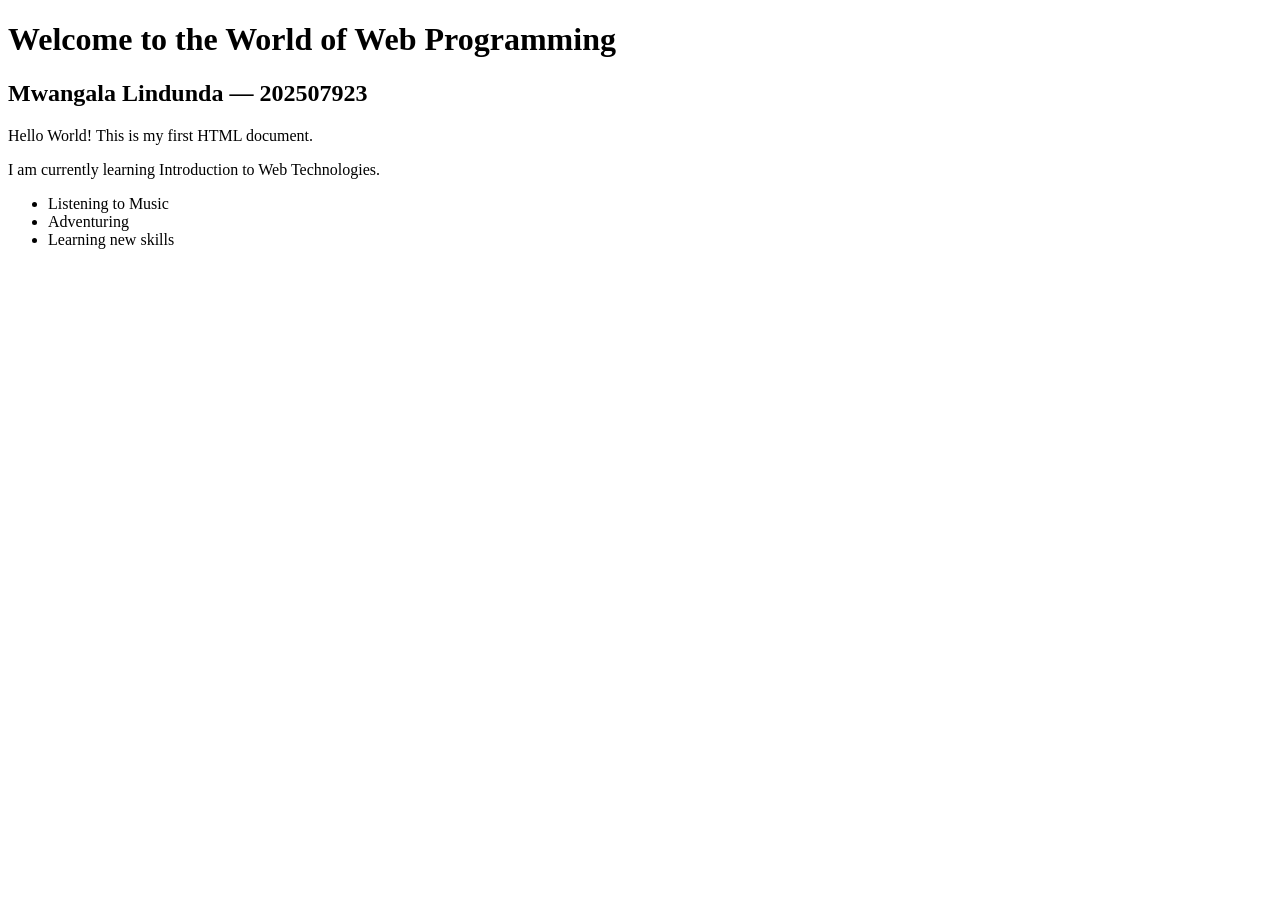
==== index.html @ 19f629a4 "Activity 2: My web portfolio site" ====
<!DOCTYPE html>
<html lang="en">
<head>
  <meta charset="UTF-8">
  <meta name="viewport" content="width=device-width, initial-scale=1.0">
  <title>My First Web Page</title>
</head>
<body>
  <h1>Welcome to the World of Web Programming</h1>
  <h2>Mwangala Lindunda — 202507923</h2>

  <p>Hello World! This is my first HTML document.</p>
  <p>I am currently learning Introduction to Web Technologies.</p>

  <ul>
    <li>Listening to Music</li>
    <li>Adventuring</li>
    <li>Learning new skills</li>
  </ul>
</body>
</html>
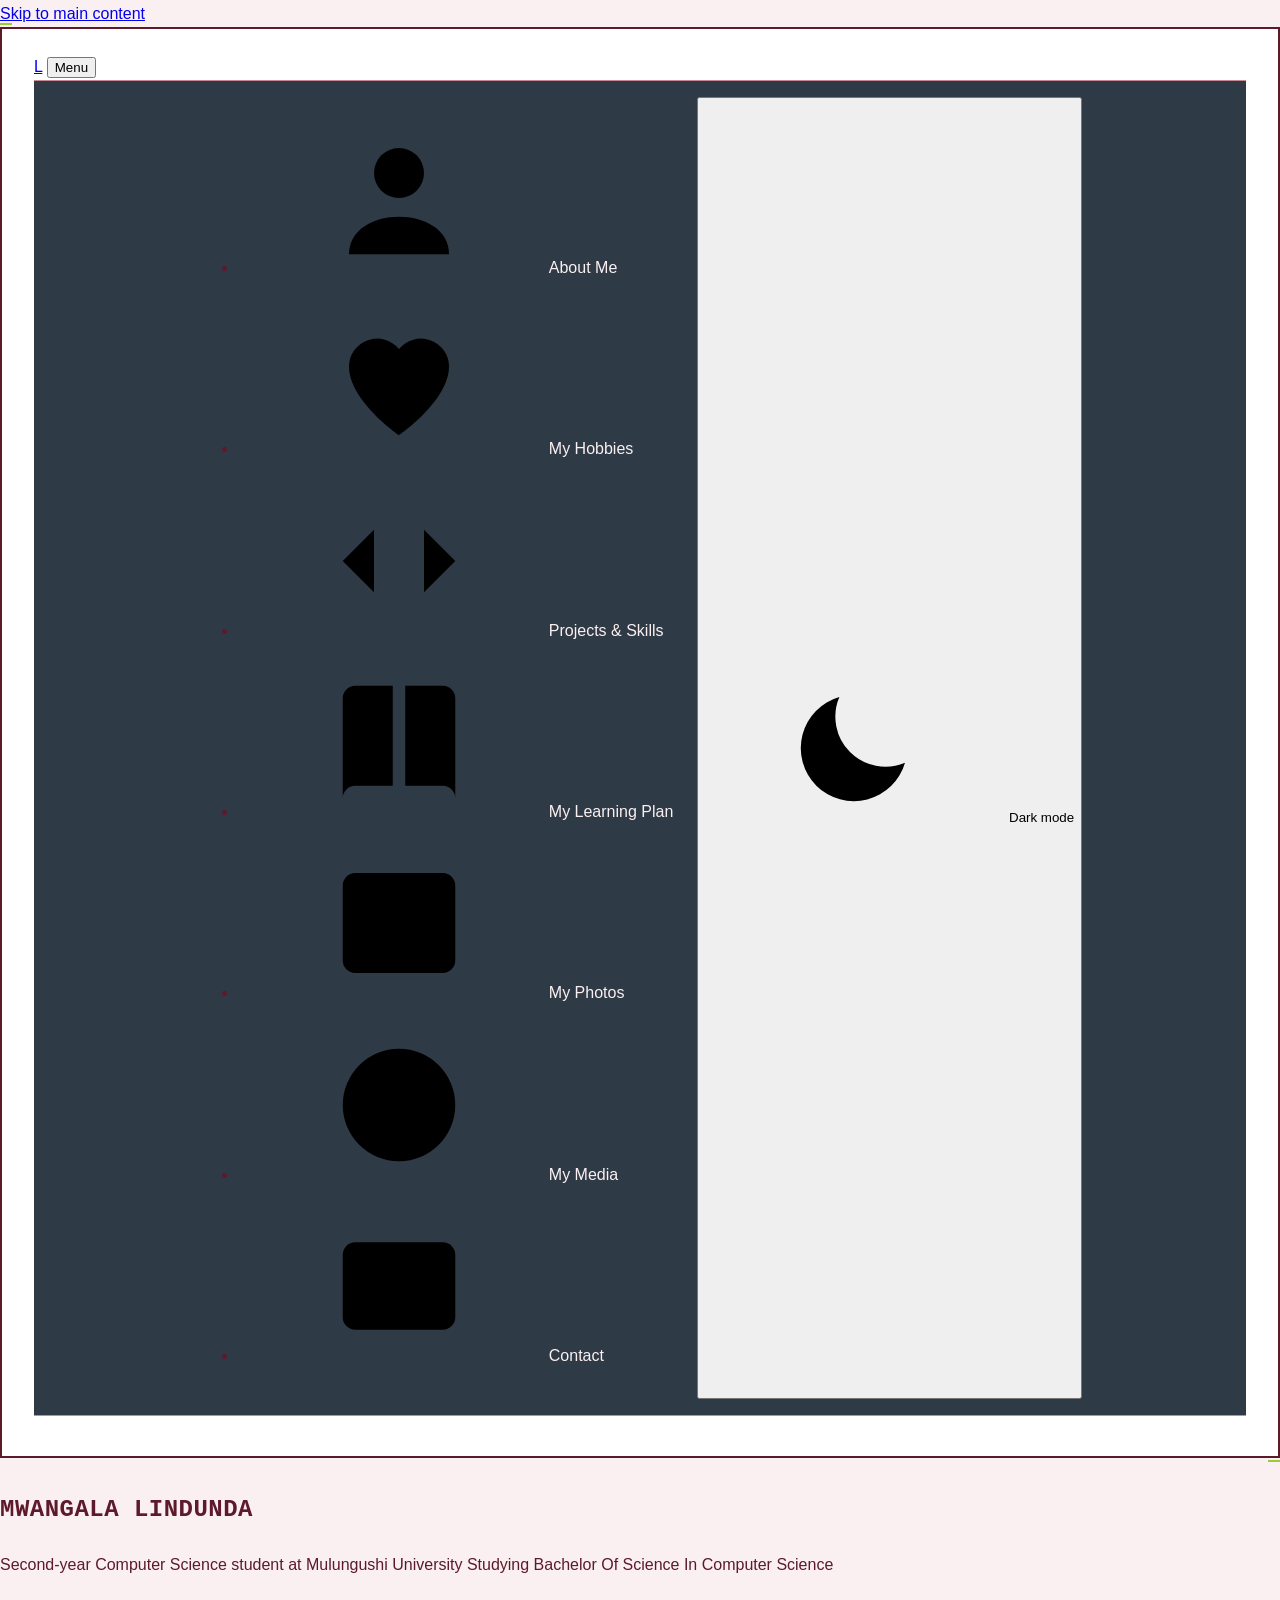
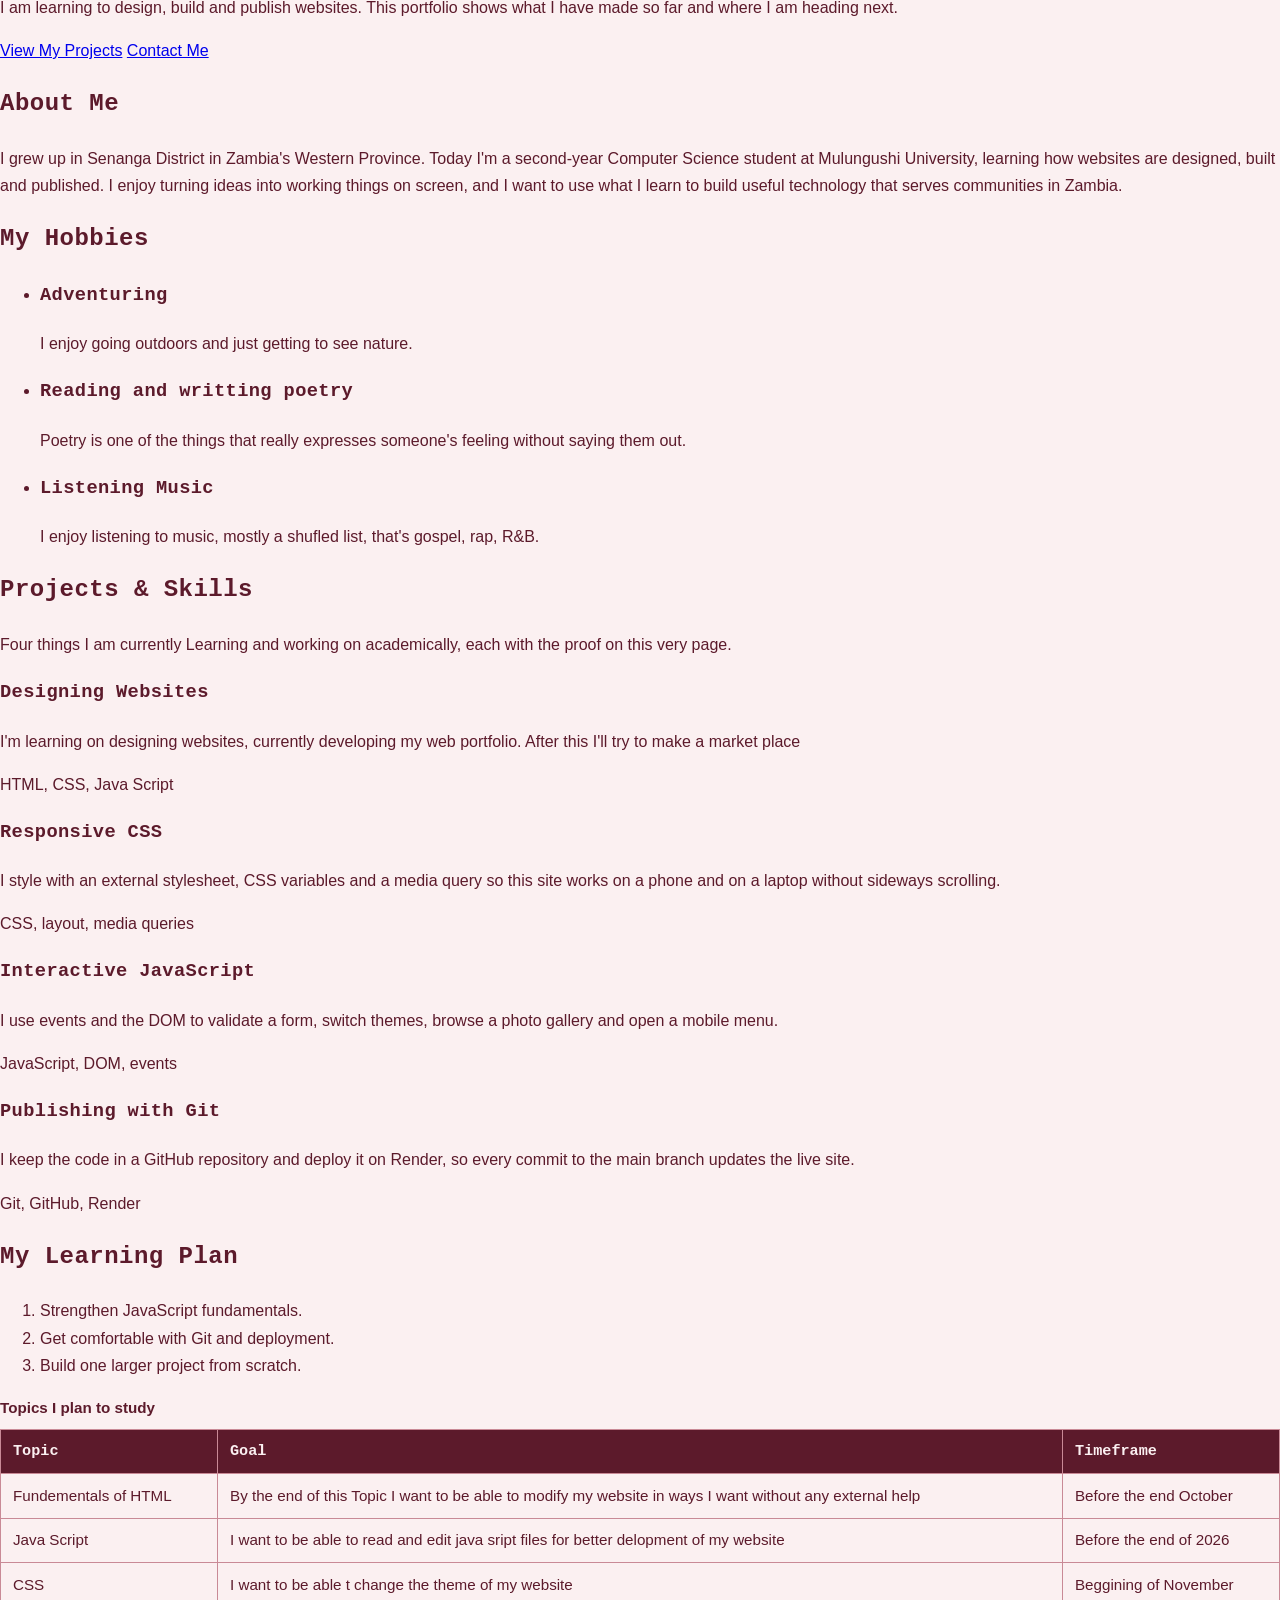
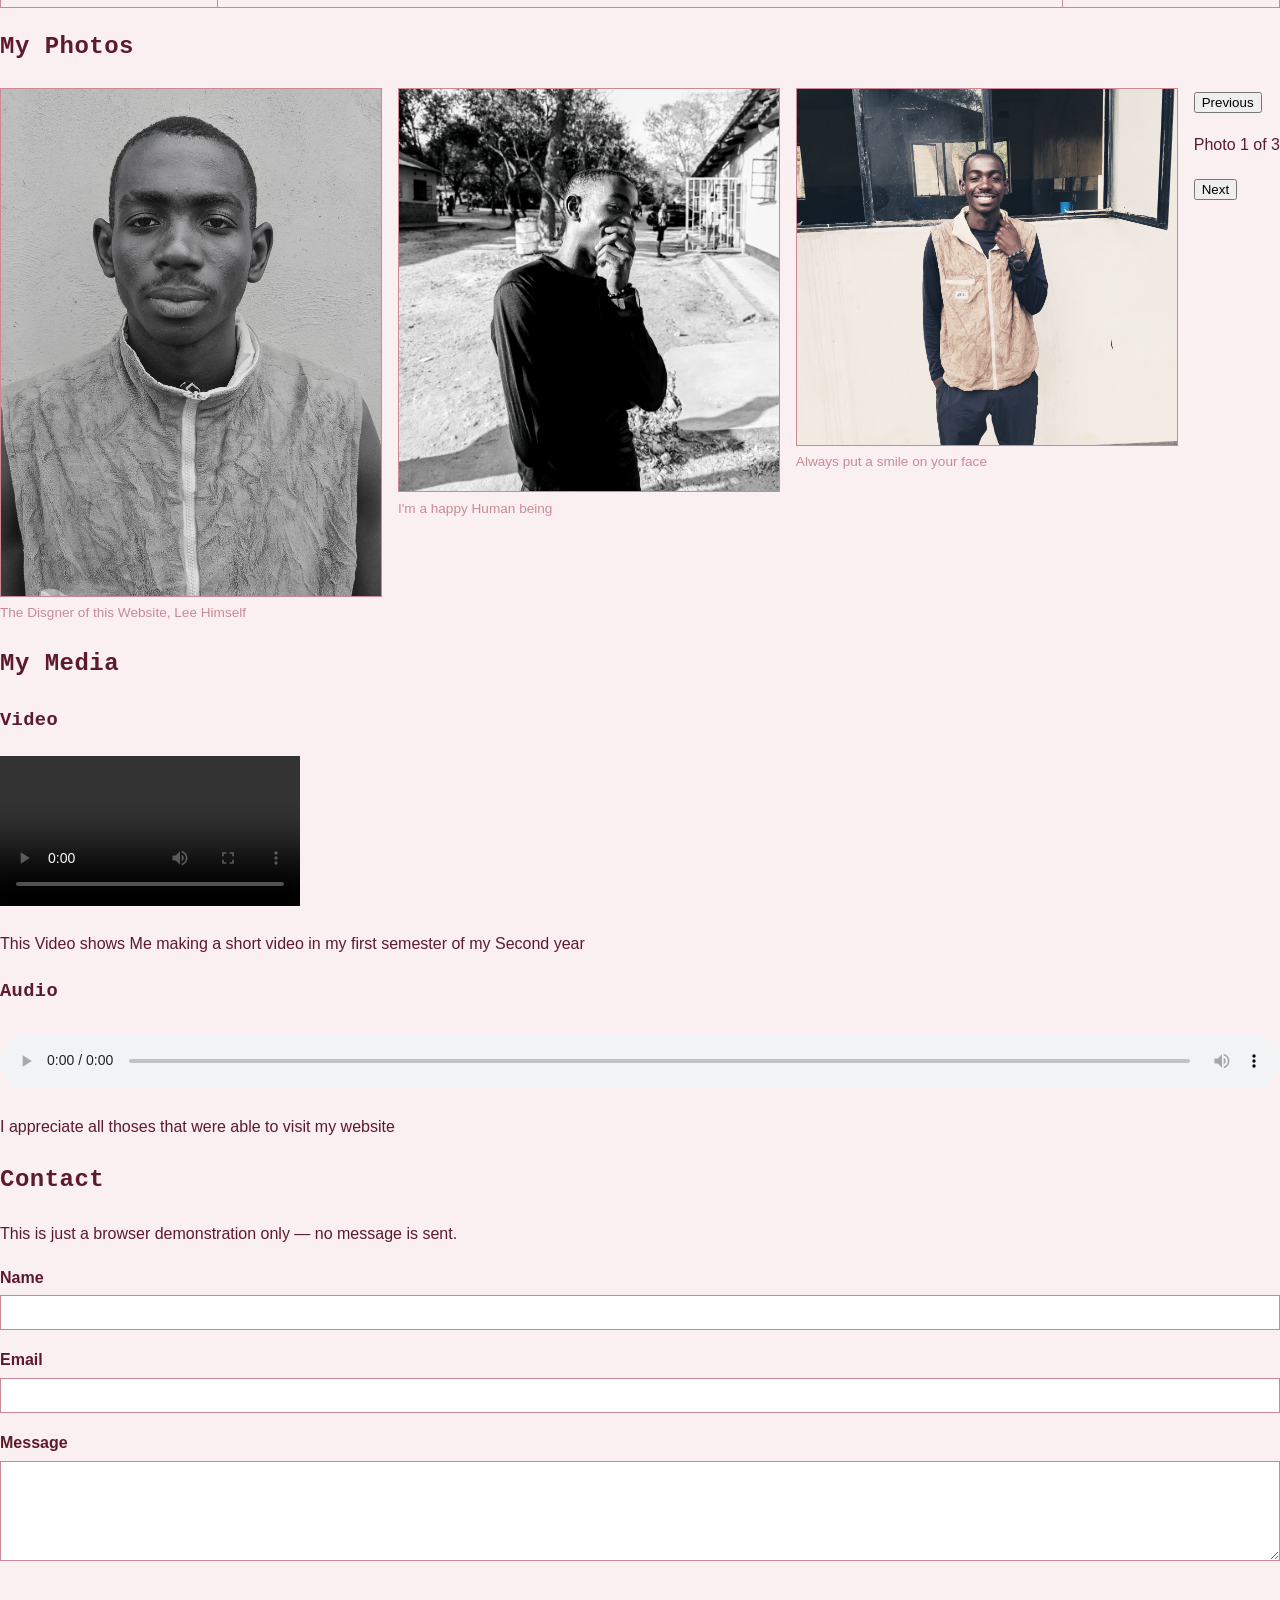
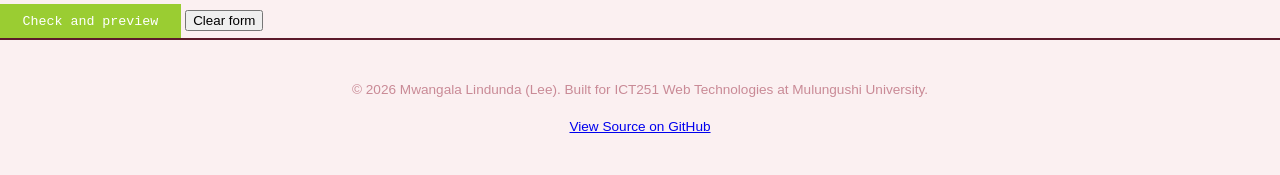
==== commit 374a5f4c: "Revamp index.html to enhance portfolio presentation and structure" ====
--- a/index.html
+++ b/index.html
@@ -2,20 +2,269 @@
 <html lang="en">
 <head>
   <meta charset="UTF-8">
-  <meta name="viewport" content="width=device-width, initial-scale=1.0">
-  <title>My First Web Page</title>
+  <meta name="viewport" content="width=device-width, initial-scale=1">
+  <title>Lee | Computer Science Portfolio</title>
+  <meta name="description" content="Personal portfolio of a second-year Computer Science student at Mulungushi University.">
+
+  <!-- Fonts: Fraunces (serif headings) + DM Sans (body). The CSS has fallbacks if they fail to load. -->
+  <link rel="preconnect" href="https://fonts.googleapis.com">
+  <link rel="preconnect" href="https://fonts.gstatic.com" crossorigin>
+  <link href="https://fonts.googleapis.com/css2?family=DM+Sans:wght@400;500;700&family=Fraunces:opsz,wght@9..144,600;9..144,700&display=swap" rel="stylesheet">
+
+  <link rel="stylesheet" href="css/styles.css">
+  <script src="js/script.js" defer></script>
 </head>
 <body>
-  <h1>Welcome to the World of Web Programming</h1>
-  <h2>Mwangala Lindunda — 202507923</h2>
-
-  <p>Hello World! This is my first HTML document.</p>
-  <p>I am currently learning Introduction to Web Technologies.</p>
-
-  <ul>
-    <li>Listening to Music</li>
-    <li>Adventuring</li>
-    <li>Learning new skills</li>
-  </ul>
+
+  <!-- Icon sprite: each <symbol> is reused by the nav with <use href="#id"> -->
+  <svg width="0" height="0" style="position:absolute" aria-hidden="true" focusable="false">
+    <symbol id="i-user" viewBox="0 0 24 24"><circle cx="12" cy="8" r="4"/><path d="M4 21c0-4 4-6 8-6s8 2 8 6"/></symbol>
+    <symbol id="i-heart" viewBox="0 0 24 24"><path d="M12 21s-8-5.5-8-11a4.5 4.5 0 0 1 8-2.8A4.5 4.5 0 0 1 20 10c0 5.5-8 11-8 11z"/></symbol>
+    <symbol id="i-code" viewBox="0 0 24 24"><polyline points="8 7 3 12 8 17"/><polyline points="16 7 21 12 16 17"/><line x1="14" y1="4" x2="10" y2="20"/></symbol>
+    <symbol id="i-book" viewBox="0 0 24 24"><path d="M3 5a2 2 0 0 1 2-2h6v16H5a2 2 0 0 0-2 2z"/><path d="M21 5a2 2 0 0 0-2-2h-6v16h6a2 2 0 0 1 2 2z"/></symbol>
+    <symbol id="i-image" viewBox="0 0 24 24"><rect x="3" y="4" width="18" height="16" rx="2"/><circle cx="9" cy="10" r="1.5"/><path d="M21 16l-5-5-9 9"/></symbol>
+    <symbol id="i-play" viewBox="0 0 24 24"><circle cx="12" cy="12" r="9"/><polygon points="10 8 16 12 10 16"/></symbol>
+    <symbol id="i-mail" viewBox="0 0 24 24"><rect x="3" y="5" width="18" height="14" rx="2"/><polyline points="3 7 12 13 21 7"/></symbol>
+    <symbol id="i-moon" viewBox="0 0 24 24"><path d="M20 14.5A8 8 0 0 1 9.5 4 8.5 8.5 0 1 0 20 14.5z"/></symbol>
+    <symbol id="i-sun" viewBox="0 0 24 24"><circle cx="12" cy="12" r="4"/><path d="M12 2v2M12 20v2M4.9 4.9l1.4 1.4M17.7 17.7l1.4 1.4M2 12h2M20 12h2M4.9 19.1l1.4-1.4M17.7 6.3l1.4-1.4"/></symbol>
+  </svg>
+
+  <a class="skip-link" href="#main">Skip to main content</a>
+
+  <!-- ===== HEADER + NAVIGATION ===== -->
+  <header class="site-header">
+    <a class="brand" href="#home" aria-label="Back to the top of the page">L</a>
+
+    <!-- Mobile navigation button (hidden on wide screens by CSS) -->
+    <button class="nav-toggle" id="nav-toggle" type="button" aria-expanded="false" aria-controls="site-nav">
+      <span class="nav-toggle__bars" aria-hidden="true"></span>
+      <span class="nav-toggle__label">Menu</span>
+    </button>
+
+    <nav class="site-nav" id="site-nav" aria-label="Main navigation">
+      <ul>
+        <li><a href="#about"><svg class="icon" aria-hidden="true"><use href="#i-user"/></svg><span class="label">About Me</span></a></li>
+        <li><a href="#hobbies"><svg class="icon" aria-hidden="true"><use href="#i-heart"/></svg><span class="label">My Hobbies</span></a></li>
+        <li><a href="#projects"><svg class="icon" aria-hidden="true"><use href="#i-code"/></svg><span class="label">Projects &amp; Skills</span></a></li>
+        <li><a href="#learning"><svg class="icon" aria-hidden="true"><use href="#i-book"/></svg><span class="label">My Learning Plan</span></a></li>
+        <li><a href="#photos"><svg class="icon" aria-hidden="true"><use href="#i-image"/></svg><span class="label">My Photos</span></a></li>
+        <li><a href="#media"><svg class="icon" aria-hidden="true"><use href="#i-play"/></svg><span class="label">My Media</span></a></li>
+        <li><a href="#contact"><svg class="icon" aria-hidden="true"><use href="#i-mail"/></svg><span class="label">Contact</span></a></li>
+      </ul>
+      <!-- Theme switch (feature 2) -->
+      <button class="theme-toggle" id="theme-toggle" type="button">
+        <svg class="icon" aria-hidden="true"><use href="#i-moon"/></svg>
+        <span class="label" id="theme-label">Dark mode</span>
+      </button>
+    </nav>
+  </header>
+
+  <main id="main" tabindex="-1">
+
+    <!-- ===== INTRODUCTION (hero) ===== -->
+    <section id="home" aria-labelledby="hero-title">
+      <!-- REPLACE: put your full name in the h1 (keep it the ONLY h1 on the page) -->
+      <h1 id="Name">MWANGALA LINDUNDA</h1>
+      <p class="Where I am">Second-year Computer Science student at Mulungushi University Studying Bachelor Of Science In Computer Science</p>
+      <!-- REPLACE: write your own short introduction -->
+      <p class="Currently Doing">I am learning to design, build and publish websites. This portfolio shows what I have made so far and where I am heading next.</p>
+      <div class="hero__actions">
+        <a class="btn" href="#projects">View My Projects</a>
+        <a class="btn btn--ghost" href="#contact">Contact Me</a>
+      </div>
+    </section>
+
+    <!-- ===== ABOUT ME ===== -->
+    <section id="about" aria-labelledby="about-title">
+      <h2 id="Short Summary about Me">About Me</h2>
+      <!-- REPLACE: paste your own Activity 2 About Me paragraph (at least 50 words) -->
+      <p>I grew up in Senanga District in Zambia's Western Province. Today I'm a second-year Computer Science student at Mulungushi University, learning how websites are designed, built and published. I enjoy turning ideas into working things on screen, and I want to use what I learn to build useful technology that serves communities in Zambia.</p>
+    </section>
+
+    <!-- ===== HOBBIES ===== -->
+    <section id="hobbies" aria-labelledby="hobbies-title">
+      <h2 id="hobbies-title">My Hobbies</h2>
+      <!-- REPLACE: your three hobbies from Activity 2 -->
+      <ul class="Top 3 Hobbies-list">
+        <li>
+          <h3>Adventuring</h3>
+          <p>I enjoy going outdoors and just getting to see nature.</p>
+        </li>
+        <li>
+          <h3>Reading and writting poetry</h3>
+          <p>Poetry is one of the things that really expresses someone's feeling without saying them out.</p>
+        </li>
+        <li>
+          <h3>Listening Music</h3>
+          <p>I enjoy listening to music, mostly a shufled list, that's gospel, rap, R&B.</p>
+        </li>
+      </ul>
+    </section>
+
+    <!-- ===== PROJECTS / SKILLS (new for Activity 3) ===== -->
+    <section id="projects" aria-labelledby="projects-title">
+      <h2 id="Things I'm currently working on">Projects &amp; Skills</h2>
+      <p>Four things I am currently Learning and working on academically, each with the proof on this very page.</p>
+      <div class="project-grid">
+        <article class="project">
+          <h3>Designing Websites</h3>
+          <p>I'm learning on designing websites, currently developing my web portfolio. After this I'll try to make a market place</p>
+          <p class="project__tags">HTML, CSS, Java Script</p>
+        </article>
+        <article class="project">
+          <h3>Responsive CSS</h3>
+          <p>I style with an external stylesheet, CSS variables and a media query so this site works on a phone and on a laptop without sideways scrolling.</p>
+          <p class="project__tags">CSS, layout, media queries</p>
+        </article>
+        <article class="project">
+          <h3>Interactive JavaScript</h3>
+          <p>I use events and the DOM to validate a form, switch themes, browse a photo gallery and open a mobile menu.</p>
+          <p class="project__tags">JavaScript, DOM, events</p>
+        </article>
+        <article class="project">
+          <h3>Publishing with Git</h3>
+          <p>I keep the code in a GitHub repository and deploy it on Render, so every commit to the main branch updates the live site.</p>
+          <p class="project__tags">Git, GitHub, Render</p>
+        </article>
+      </div>
+    </section>
+
+    <!-- ===== LEARNING PLAN ===== -->
+    <section id="learning" aria-labelledby="learning-title">
+      <h2 id="learning-title">My Learning Plan</h2>
+      <!-- REPLACED: three learning steps from Activity 2 -->
+      <ol class="steps">
+        <li>Strengthen JavaScript fundamentals.</li>
+        <li>Get comfortable with Git and deployment.</li>
+        <li>Build one larger project from scratch.</li>
+      </ol>
+      <!-- REPLACE: keep at least three data rows; use your own topics -->
+      <div class="table-wrap">
+        <table>
+          <caption>Topics I plan to study</caption>
+          <thead>
+            <tr>
+              <th scope="col">Topic</th>
+              <th scope="col">Goal</th>
+              <th scope="col">Timeframe</th>
+            </tr>
+          </thead>
+          <tbody>
+            <tr>
+              <td>Fundementals of HTML</td>
+              <td>By the end of this Topic I want to be able to modify my website in ways I want without any external help</td>
+              <td>Before the end October</td>
+            </tr>
+            <tr>
+              <td>Java Script</td>
+              <td>I want to be able to read and edit java sript files for better delopment of my website</td>
+              <td>Before the end of 2026</td>
+            </tr>
+            <tr>
+              <td>CSS</td>
+              <td>I want to be able t change the theme of my website</td>
+              <td>Beggining of November</td>
+            </tr>
+          </tbody>
+        </table>
+      </div>
+    </section>
+
+    <!-- ===== PHOTOS + GALLERY VIEWER (feature 3) ===== -->
+    <section id="photos" aria-labelledby="photos-title">
+      <h2 id="photos-title">My Photos</h2>
+      <!-- REPLACE: src, alt and caption for each of your three photos. Filenames must match the images folder exactly (lowercase). -->
+      <div class="gallery" id="gallery">
+        <figure class="gallery__item is-active">
+          <img src="images/photo1.jpg" alt="[Caption describes whats in the photo]">
+          <figcaption>The Disgner of this Website, Lee Himself</figcaption>
+        </figure>
+        <figure class="gallery__item">
+          <img src="images/photo2.jpg" alt="[Described how I was feeling in this photo]">
+          <figcaption>I'm a happy Human being</figcaption>
+        </figure>
+        <figure class="gallery__item">
+          <img src="images/photo3.jpg" alt="[Describe what is in photo 3]">
+          <figcaption>Always put a smile on your face </figcaption>
+        </figure>
+
+        <div class="gallery__controls">
+          <button class="btn" id="gallery-prev" type="button">Previous</button>
+          <p class="gallery__status" id="gallery-status" aria-live="polite">Photo 1 of 3</p>
+          <button class="btn" id="gallery-next" type="button">Next</button>
+        </div>
+      </div>
+    </section>
+
+    <!-- ===== MEDIA ===== -->
+    <section id="media" aria-labelledby="media-title">
+      <h2 id="media-title">My Media</h2>
+      <div class="media-grid">
+        <div class="media-item">
+          <h3>Video</h3>
+          <!-- REPLACE: your Activity 2 video filename. No autoplay. -->
+          <video controls preload="metadata" playsinline>
+            <source src="videos/intro.mp4" type="video/mp4">
+            Your browser does not support the video element.
+          </video>
+          <p>This Video shows Me making a short video in my first semester of my Second year</p>
+        </div>
+        <div class="media-item">
+          <h3>Audio</h3>
+          <!-- REPLACE: your Activity 2 audio filename (audio also lives in the videos folder). -->
+          <audio controls preload="metadata">
+            <source src="videos/voice.mp3" type="audio/mpeg">
+            Your browser does not support the audio element.
+          </audio>
+          <p>I appreciate all thoses that were able to visit my website</p>
+        </div>
+      </div>
+    </section>
+
+    <!-- ===== CONTACT FORM + VALIDATION (compulsory feature) ===== -->
+    <section id="contact" aria-labelledby="contact-title">
+      <h2 id="contact-title">Contact</h2>
+      <!-- novalidate turns off the browser's own pop-ups so our JavaScript messages show instead.
+           The required attributes stay for accessibility and as a hint to assistive technology. -->
+      <form id="contact-form" novalidate>
+        <p class="demo-note">This is just a browser demonstration only — no message is sent.</p>
+
+        <div class="field">
+          <label for="contact-name">Name</label>
+          <input type="text" id="contact-name" name="name" autocomplete="name" required aria-describedby="name-error">
+          <p class="field-error" id="name-error"></p>
+        </div>
+
+        <div class="field">
+          <label for="contact-email">Email</label>
+          <input type="email" id="contact-email" name="email" autocomplete="email" required aria-describedby="email-error">
+          <p class="field-error" id="email-error"></p>
+        </div>
+
+        <div class="field">
+          <label for="contact-message">Message</label>
+          <textarea id="contact-message" name="message" rows="5" required aria-describedby="message-error"></textarea>
+          <p class="field-error" id="message-error"></p>
+        </div>
+
+        <p class="form-status" id="form-status" role="status"></p>
+
+        <div class="form-actions">
+          <button class="btn" type="submit">Check and preview</button>
+          <button class="btn btn--ghost" type="reset">Clear form</button>
+        </div>
+      </form>
+
+      <div class="preview" id="form-preview" tabindex="-1" hidden></div>
+    </section>
+
+  </main>
+
+  <footer class="site-footer">
+    <p>&copy; 2026 Mwangala Lindunda (Lee). Built for ICT251 Web Technologies at Mulungushi University.</p>
+    <!-- REPLACE: put your real GitHub username and repository name -->
+    <p><a href="https://github.com/YOUR-USERNAME/YOUR-REPOSITORY" target="_blank" rel="noopener">View Source on GitHub</a></p>
+  </footer>
+
 </body>
-</html>+</html>
--- a/css/styles.css
+++ b/css/styles.css
@@ -0,0 +1,180 @@
+/* =========================================================
+   THEME: "Drafting Paper" v2 — now with a fixed left sidebar.
+   Modern via structure + motion (fixed nav, hover transitions,
+   tighter type scale) rather than gradients/glass/shadows.
+   ========================================================= */
+
+:root {
+/* Emerald Ledger */
+/* Cobalt Bright */
+/* Berry Punch */
+--paper: #FBF0F1; --surface: #FFFFFF; --ink: #5C1A2B; --line: #C98A96; --accent: #9ACD32;
+}
+
+* { box-sizing: border-box; }
+
+body {
+  margin: 0;
+  background-color: var(--paper);
+  color: var(--ink);
+  font-family: 'Segoe UI', Verdana, sans-serif;
+  line-height: 1.7;
+}
+
+h1, h2, h3 {
+  font-family: 'Consolas', 'Courier New', monospace;
+  letter-spacing: 0.02em;
+  color: var(--ink);
+}
+
+/* ===== SIDEBAR NAVIGATION =====
+   Fixed to the left on desktop, so it stays visible while the
+   content column scrolls. Becomes a horizontal bar on narrow
+   screens — see the media query at the bottom. */
+nav {
+  display: flex;
+  flex-wrap: wrap;
+  gap: 1rem;
+  justify-content: center;
+  padding: 1rem;
+  margin-bottom: 1rem;
+  background-color: #2E3A46;   /* the bar's background */
+  border-top: 1px solid var(--line);
+  border-bottom: 1px solid var(--line);
+}
+
+nav a {
+  color: #EFEAE3;              /* the link text */
+  text-decoration: none;
+}
+
+.nav-brand {
+  font-family: 'Consolas', monospace;
+  color: var(--accent);
+  font-size: 0.95rem;
+  letter-spacing: 0.08em;
+  margin-bottom: 2rem;
+}
+
+nav a {
+  display: block;
+  color: var(--paper);
+  text-decoration: none;
+  padding: 0.6rem 0.5rem;
+  margin-bottom: 0.25rem;
+  border-left: 3px solid transparent;
+  transition: border-color 0.2s ease, background-color 0.2s ease, padding-left 0.2s ease;
+}
+
+nav a:hover, nav a:focus {
+  border-left-color: var(--accent);
+  background-color: rgba(198, 138, 29, 0.15);
+  padding-left: 0.85rem;
+}
+
+/* ===== CONTENT COLUMN =====
+   Shifted right by the sidebar's width. */
+.page-content {
+  margin-left: var(--sidebar-width);
+  max-width: 760px;
+  padding: 2rem 2.5rem 4rem;
+}
+
+header {
+  position: relative;
+  padding: 1.5rem 2rem;
+  border: 2px solid var(--ink);
+  background-color: var(--surface);
+  margin-bottom: 2rem;
+}
+header::before, header::after {
+  content: "";
+  position: absolute;
+  width: 14px;
+  height: 14px;
+  border: 2px solid var(--accent);
+}
+header::before { top: -6px; left: -6px; border-right: none; border-bottom: none; }
+header::after  { bottom: -6px; right: -6px; border-left: none; border-top: none; }
+header h1 { margin: 0; font-size: 1.7rem; }
+header p  { margin: 0.4rem 0 0; color: var(--line); }
+
+.content-section {
+  background-color: var(--surface);
+  border-left: 4px solid var(--line);
+  padding: 1.5rem 1.75rem;
+  margin: 2.5rem 0;
+  transition: border-color 0.2s ease;
+}
+.content-section:hover { border-left-color: var(--accent); }
+.content-section h2 { margin-top: 0; }
+
+#hobbies { border-left-color: var(--accent); }
+
+table { width: 100%; border-collapse: collapse; margin-top: 1rem; font-size: 0.95rem; }
+caption { text-align: left; font-weight: bold; margin-bottom: 0.5rem; }
+th, td { border: 1px solid var(--line); padding: 0.55rem 0.75rem; text-align: left; }
+th { background-color: var(--ink); color: var(--paper); font-family: 'Consolas', monospace; }
+
+.gallery { display: flex; flex-wrap: wrap; gap: 1rem; margin-top: 1rem; }
+.gallery figure { flex: 1 1 150px; margin: 0; }
+.gallery img { width: 100%; height: auto; display: block; border: 1px solid var(--line); }
+.gallery figcaption { font-size: 0.85rem; color: var(--line); margin-top: 0.3rem; }
+
+img, video { max-width: 100%; height: auto; }
+audio { width: 100%; margin-top: 0.5rem; }
+
+form label { display: block; margin-top: 1rem; font-weight: bold; }
+form input, form select, form textarea {
+  width: 100%;
+  padding: 0.55rem;
+  margin-top: 0.3rem;
+  border: 1px solid var(--line);
+  background-color: #fff;
+  font-family: inherit;
+}
+form textarea { min-height: 100px; }
+
+button[type="submit"] {
+  margin-top: 1.2rem;
+  background-color: var(--accent);
+  color: #fff;
+  border: none;
+  padding: 0.6rem 1.4rem;
+  font-family: 'Consolas', monospace;
+  cursor: pointer;
+  transition: background-color 0.2s ease;
+}
+button[type="submit"]:hover,
+button[type="submit"]:focus {
+  background-color: var(--line);
+}
+
+footer {
+  text-align: center;
+  padding: 1.5rem;
+  border-top: 2px solid var(--ink);
+  font-size: 0.85rem;
+  color: var(--line);
+}
+
+/* ===== MOBILE: sidebar becomes a top bar, no horizontal scroll ===== */
+@media (max-width: 720px) {
+  nav {
+    position: static;
+    width: 100%;
+    height: auto;
+    display: flex;
+    flex-wrap: wrap;
+    gap: 0.4rem;
+    border-right: none;
+    border-bottom: 3px solid var(--accent);
+  }
+  .nav-brand { width: 100%; margin-bottom: 0.5rem; }
+  nav a { border-left: none; border-bottom: 3px solid transparent; padding: 0.4rem 0.6rem; }
+  nav a:hover, nav a:focus { border-left: none; border-bottom-color: var(--accent); padding-left: 0.6rem; }
+  .page-content { margin-left: 0; padding: 1.5rem 1rem 3rem; }
+}
+@media (max-width: 480px) {
+  .gallery figure { flex: 1 1 100%; }
+}
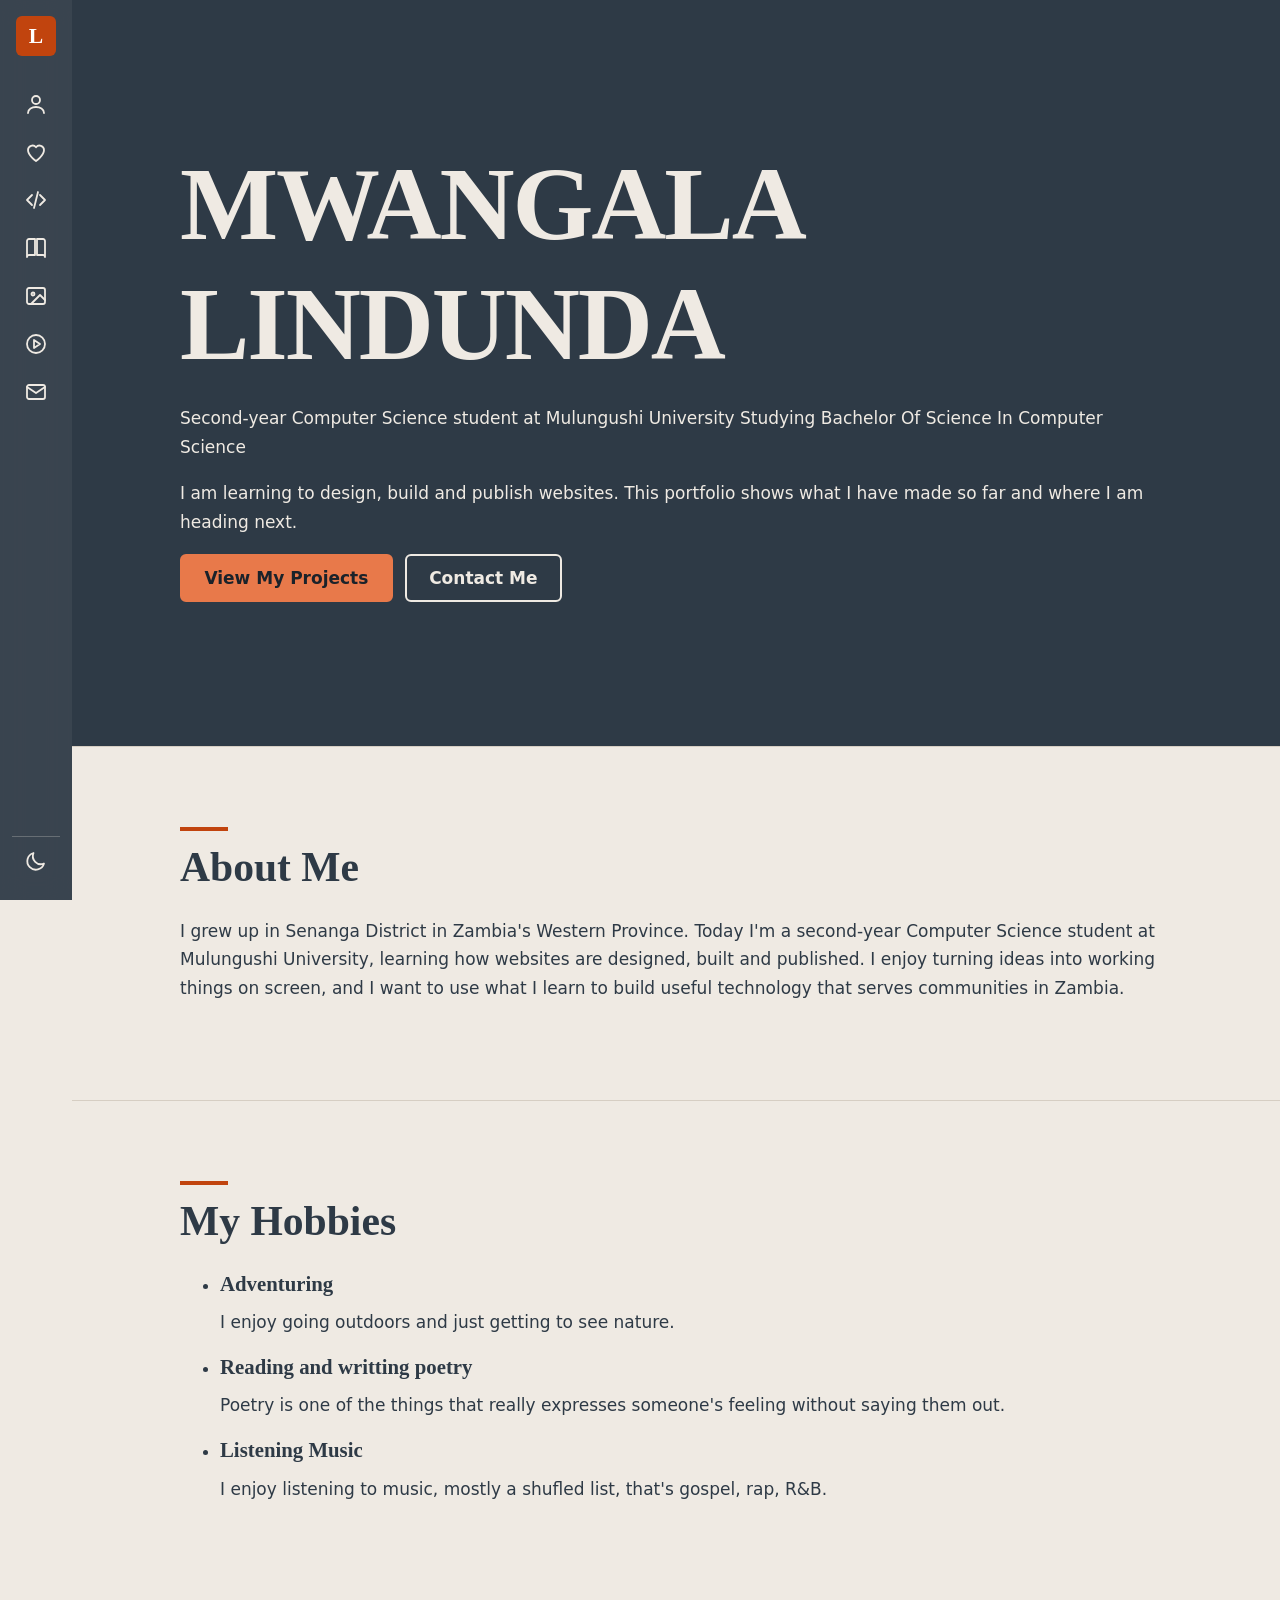
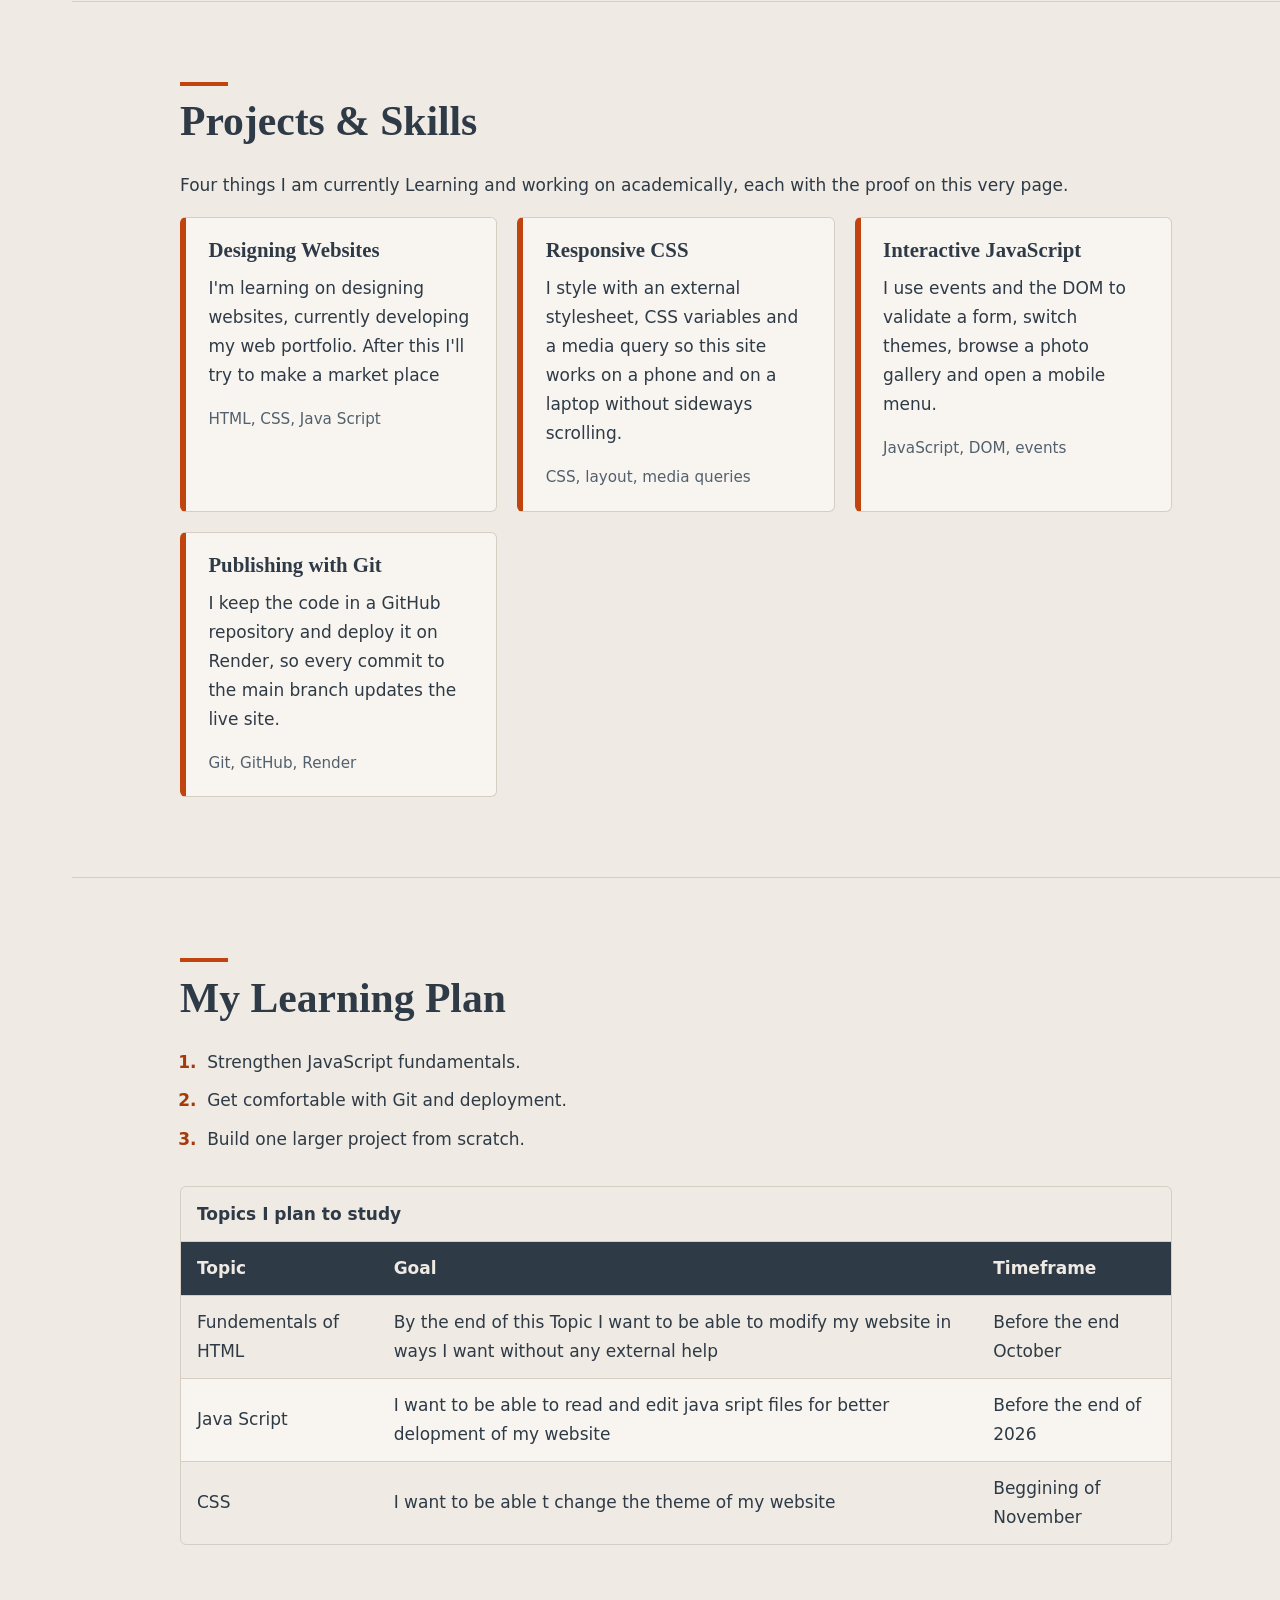
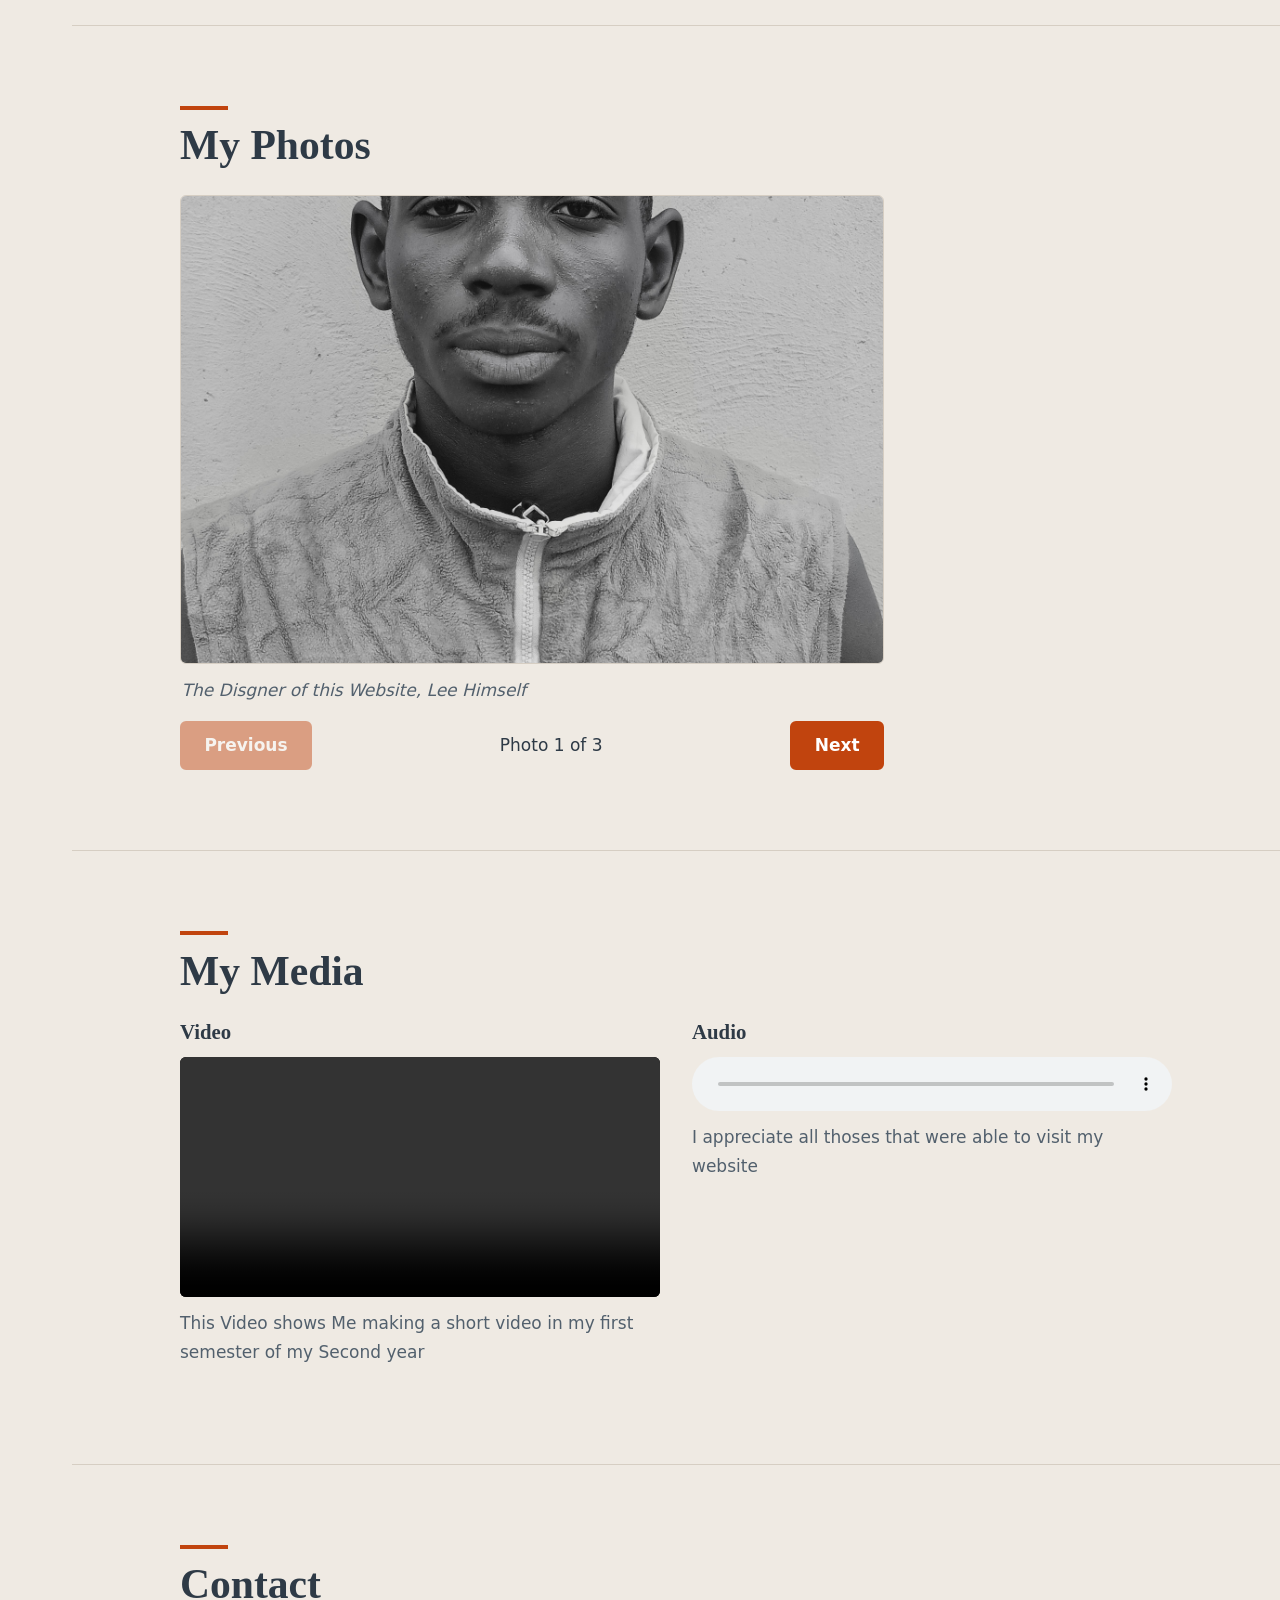
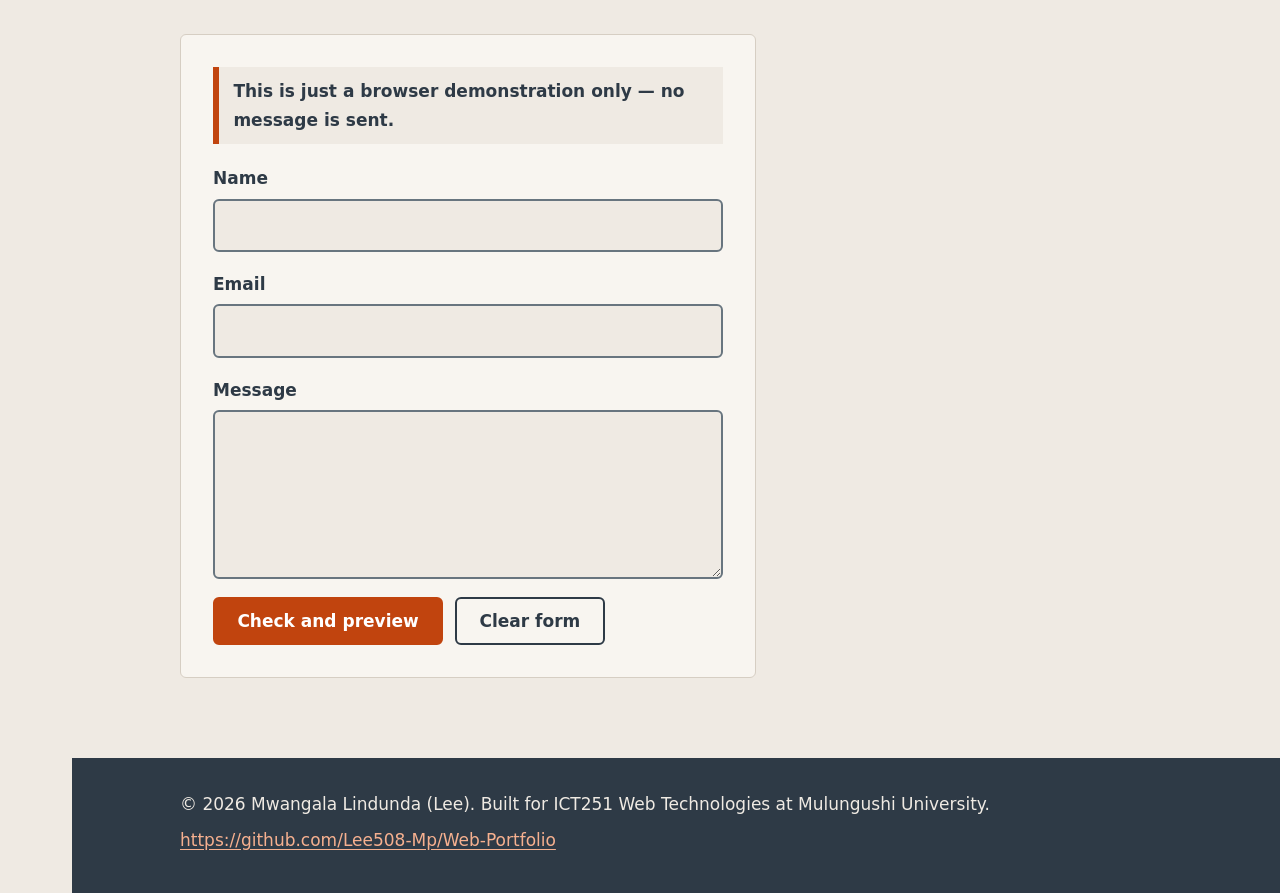
==== commit e8106313: "Update GitHub link in footer to point to the correct repository" ====
--- a/index.html
+++ b/index.html
@@ -263,7 +263,7 @@
   <footer class="site-footer">
     <p>&copy; 2026 Mwangala Lindunda (Lee). Built for ICT251 Web Technologies at Mulungushi University.</p>
     <!-- REPLACE: put your real GitHub username and repository name -->
-    <p><a href="https://github.com/YOUR-USERNAME/YOUR-REPOSITORY" target="_blank" rel="noopener">View Source on GitHub</a></p>
+    <p><a href="https://github.com/Lee508-Mp/Web-Portfolio" target="_blank" rel="noopener">https://github.com/Lee508-Mp/Web-Portfolio</a></p>
   </footer>
 
 </body>
--- a/css/styles.css
+++ b/css/styles.css
@@ -1,180 +1,559 @@
-/* =========================================================
-   THEME: "Drafting Paper" v2 — now with a fixed left sidebar.
-   Modern via structure + motion (fixed nav, hover transitions,
-   tighter type scale) rather than gradients/glass/shadows.
-   ========================================================= */
-
+/* ==========================================================
+   ICT251 Activity 3 | Rust & Slate portfolio
+   Sections: 1 Tokens  2 Base  3 Layout  4 Components
+             5 Navigation  6 Form  7 Footer  8 Wide screens
+   ========================================================== */
+
+/* ---------- 1. Design tokens (CSS variables) ----------
+   Every colour lives here. The dark theme only re-declares
+   the variables, so the JavaScript theme switch needs to do
+   one thing: set data-theme="dark" on <html>. */
 :root {
-/* Emerald Ledger */
-/* Cobalt Bright */
-/* Berry Punch */
---paper: #FBF0F1; --surface: #FFFFFF; --ink: #5C1A2B; --line: #C98A96; --accent: #9ACD32;
-}
-
-* { box-sizing: border-box; }
+  --ink: #2E3A46;          /* slate */
+  --paper: #EFEAE3;        /* warm paper */
+  --accent: #C1440E;       /* rust */
+
+  --bg: var(--paper);
+  --surface: #F8F5F0;
+  --text: var(--ink);
+  --muted: #52606D;
+  --line: #D6CEC3;
+  --field-border: #68757F;
+  --link: #A33A0B;          /* darker rust: 5.9:1 on paper, passes AA for text */
+  --focus: #A33A0B;
+  --error: #B3261E;
+
+  --btn-bg: var(--accent);
+  --btn-text: #FFFFFF;
+  --btn-hover: #9E3509;
+
+  --hero-bg: #2E3A46;
+  --hero-text: #EFEAE3;
+  --nav-bg: rgba(46, 58, 70, 0.94);
+  --nav-text: #EFEAE3;
+  --nav-focus: #F6B08F;
+  --footer-bg: #2E3A46;
+  --footer-link: #F6B08F;
+
+  --rail: 72px;             /* collapsed icon rail width */
+  --rail-open: 240px;       /* expanded rail width */
+  --radius: 6px;
+
+  --font-head: "Fraunces", Georgia, "Times New Roman", serif;
+  --font-body: "DM Sans", system-ui, -apple-system, "Segoe UI", Roboto, sans-serif;
+}
+
+:root[data-theme="dark"] {
+  --bg: #1A222A;
+  --surface: #232D37;
+  --text: #EFEAE3;
+  --muted: #B4BDC6;
+  --line: #34414D;
+  --field-border: #8A97A3;
+  --link: #F0946B;
+  --focus: #F0946B;
+  --error: #FF8A80;
+
+  --btn-bg: #E8794A;
+  --btn-text: #1A222A;
+  --btn-hover: #F0946B;
+
+  --hero-bg: #0F151B;
+  --nav-bg: rgba(10, 14, 18, 0.94);
+  --footer-bg: #0F151B;
+}
+
+/* ---------- 2. Base (element selectors) ---------- */
+*, *::before, *::after { box-sizing: border-box; }
+
+html {
+  scroll-behavior: smooth;
+  scroll-padding-top: 5rem;
+}
 
 body {
   margin: 0;
-  background-color: var(--paper);
-  color: var(--ink);
-  font-family: 'Segoe UI', Verdana, sans-serif;
+  font-family: var(--font-body);
+  font-size: 1.0625rem;
   line-height: 1.7;
+  color: var(--text);
+  background: var(--bg);
+  overflow-wrap: break-word;
 }
 
 h1, h2, h3 {
-  font-family: 'Consolas', 'Courier New', monospace;
-  letter-spacing: 0.02em;
-  color: var(--ink);
-}
-
-/* ===== SIDEBAR NAVIGATION =====
-   Fixed to the left on desktop, so it stays visible while the
-   content column scrolls. Becomes a horizontal bar on narrow
-   screens — see the media query at the bottom. */
-nav {
+  font-family: var(--font-head);
+  line-height: 1.15;
+  margin: 0 0 0.6em;
+}
+
+h1 { font-size: clamp(3rem, 11vw, 6.5rem); letter-spacing: -0.02em; font-weight: 700; }
+h2 { font-size: clamp(1.9rem, 4.5vw, 2.6rem); font-weight: 700; }
+h3 { font-size: 1.3rem; font-weight: 600; }
+
+p { margin: 0 0 1em; }
+
+a {
+  color: var(--link);
+  text-underline-offset: 0.2em;
+}
+a:hover { text-decoration-thickness: 3px; }
+
+/* Flexible media: never wider than the screen */
+img, video { display: block; max-width: 100%; height: auto; }
+audio { display: block; width: 100%; }
+
+/* Visible keyboard focus everywhere */
+:focus-visible {
+  outline: 3px solid var(--focus);
+  outline-offset: 3px;
+}
+
+[hidden] { display: none !important; }
+
+.skip-link {
+  position: absolute;
+  left: 1rem;
+  top: -4rem;
+  z-index: 100;
+  padding: 0.6rem 1rem;
+  background: var(--btn-bg);
+  color: var(--btn-text);
+  font-weight: 700;
+}
+.skip-link:focus { top: 1rem; }
+
+main:focus { outline: none; }
+
+@media (prefers-reduced-motion: reduce) {
+  html { scroll-behavior: auto; }
+  * { transition: none !important; }
+}
+
+/* ---------- 3. Layout ----------
+   Each section is full-width (so its background and border span the
+   screen), but its padding keeps the text in a centred 62rem column. */
+main section {
+  padding-block: clamp(2.5rem, 7vw, 5rem);
+  padding-inline: max(clamp(1rem, 5vw, 3rem), calc((100% - 62rem) / 2));
+  border-top: 1px solid var(--line);
+}
+
+main section > h2::before {
+  content: "";
+  display: block;
+  width: 3rem;
+  height: 4px;
+  margin-bottom: 0.8rem;
+  background: var(--accent);
+}
+
+/* Id selector: the introduction gets its own slate block */
+#home {
+  padding-block: clamp(4rem, 18vh, 9rem);
+  border-top: 0;
+  background: var(--hero-bg);
+  color: var(--hero-text);
+}
+#home h1 { margin-bottom: 0.2em; }
+#home .hero__programme {
+  font-size: 1.25rem;
+  color: #D8D2C8;
+  margin-bottom: 1.5rem;
+}
+#home .hero__intro {
+  max-width: 38rem;
+  font-size: 1.2rem;
+  margin-bottom: 2rem;
+}
+
+/* ---------- 4. Components ---------- */
+
+/* Buttons (class selector). 44px minimum height for easy tapping. */
+.btn {
+  display: inline-block;
+  min-height: 44px;
+  padding: 0.7rem 1.4rem;
+  border: 2px solid var(--btn-bg);
+  border-radius: var(--radius);
+  background: var(--btn-bg);
+  color: var(--btn-text);
+  font: inherit;
+  font-weight: 700;
+  line-height: 1.3;
+  text-align: center;
+  text-decoration: none;
+  cursor: pointer;
+  transition: background-color 0.15s, color 0.15s;
+}
+.btn:hover {
+  background: var(--btn-hover);
+  border-color: var(--btn-hover);
+}
+.btn--ghost {
+  background: transparent;
+  color: var(--text);
+  border-color: var(--text);
+}
+.btn--ghost:hover {
+  background: var(--text);
+  border-color: var(--text);
+  color: var(--bg);
+}
+.btn:disabled {
+  opacity: 0.45;
+  cursor: not-allowed;
+}
+
+.hero__actions {
   display: flex;
   flex-wrap: wrap;
+  gap: 0.75rem;
+}
+/* Buttons on the slate block use a lighter rust so they stand out */
+#home .btn { background: #E8794A; border-color: #E8794A; color: #1A222A; }
+#home .btn:hover { background: #F0946B; border-color: #F0946B; }
+#home .btn--ghost { background: transparent; border-color: #EFEAE3; color: #EFEAE3; }
+#home .btn--ghost:hover { background: #EFEAE3; color: #1A222A; }
+#home :focus-visible { outline-color: #F6B08F; }
+
+/* Hobbies: a plain ruled list rather than boxes */
+.hobby-list {
+  list-style: none;
+  margin: 0;
+  padding: 0;
+  display: grid;
+  gap: 0 2rem;
+  grid-template-columns: repeat(auto-fit, minmax(min(100%, 16rem), 1fr));
+}
+.hobby-list li {
+  padding: 1rem 0 0.5rem;
+  border-top: 2px solid var(--text);
+}
+
+/* Projects: consistent panels with a rust edge (box model: padding, border, margin) */
+.project-grid {
+  display: grid;
+  gap: 1.25rem;
+  grid-template-columns: repeat(auto-fit, minmax(min(100%, 18rem), 1fr));
+}
+.project {
+  padding: 1.25rem 1.4rem;
+  border: 1px solid var(--line);
+  border-left: 6px solid var(--accent);
+  border-radius: var(--radius);
+  background: var(--surface);
+}
+.project p:last-child { margin-bottom: 0; }
+.project__tags {
+  font-size: 0.95rem;
+  color: var(--muted);
+}
+
+/* Learning plan */
+.steps { padding-left: 1.4rem; margin: 0 0 2rem; max-width: 40rem; }
+.steps li { margin-bottom: 0.6rem; padding-left: 0.3rem; }
+.steps li::marker { color: var(--link); font-weight: 700; }
+
+.table-wrap {
+  overflow-x: auto;           /* if a table is ever too wide, only this box scrolls */
+  border: 1px solid var(--line);
+  border-radius: var(--radius);
+}
+table { width: 100%; border-collapse: collapse; }
+caption {
+  padding: 0.8rem 1rem;
+  text-align: left;
+  font-weight: 700;
+}
+th, td {
+  padding: 0.75rem 1rem;
+  text-align: left;
+  border-top: 1px solid var(--line);
+}
+thead th {
+  background: var(--hero-bg);
+  color: var(--hero-text);
+}
+tbody tr:nth-child(even) { background: var(--surface); }
+
+/* Gallery (feature 3). Without JavaScript all photos show; with it, one at a time. */
+.gallery { max-width: 44rem; }
+.gallery__item { margin: 0 0 1.5rem; }
+.js .gallery__item { display: none; margin: 0; }
+.js .gallery__item.is-active { display: block; }
+.gallery__item img {
+  width: 100%;
+  aspect-ratio: 3 / 2;
+  object-fit: cover;
+  border: 1px solid var(--line);
+  border-radius: var(--radius);
+}
+.gallery__item figcaption {
+  padding: 0.75rem 0.1rem 0;
+  color: var(--muted);
+  font-style: italic;
+}
+.gallery__controls {
+  display: flex;
+  align-items: center;
+  justify-content: space-between;
   gap: 1rem;
-  justify-content: center;
-  padding: 1rem;
+  margin-top: 1rem;
+}
+.gallery__status { margin: 0; font-weight: 500; text-align: center; }
+
+/* Media */
+.media-grid {
+  display: grid;
+  gap: 2rem;
+  grid-template-columns: repeat(auto-fit, minmax(min(100%, 20rem), 1fr));
+}
+.media-item video {
+  width: 100%;
+  border-radius: var(--radius);
+  background: #000;
+}
+.media-item p { margin-top: 0.75rem; color: var(--muted); }
+
+/* ---------- 5. Navigation (mobile first) ---------- */
+.site-header {
+  position: sticky;
+  top: 0;
+  z-index: 50;
+  display: flex;
+  align-items: center;
+  justify-content: space-between;
+  padding: 0.5rem 1rem;
+  background: var(--nav-bg);
+  color: var(--nav-text);
+  -webkit-backdrop-filter: blur(12px);
+  backdrop-filter: blur(12px);
+}
+
+.brand {
+  display: grid;
+  place-items: center;
+  flex: none;
+  width: 40px;
+  height: 40px;
+  border-radius: var(--radius);
+  background: var(--accent);
+  color: #FFFFFF;
+  font-family: var(--font-head);
+  font-size: 1.35rem;
+  font-weight: 700;
+  text-decoration: none;
+}
+
+.nav-toggle {
+  display: inline-flex;
+  align-items: center;
+  gap: 0.7rem;
+  min-height: 44px;
+  padding: 0.4rem 1rem;
+  border: 2px solid rgba(239, 234, 227, 0.6);
+  border-radius: var(--radius);
+  background: transparent;
+  color: var(--nav-text);
+  font: inherit;
+  font-weight: 700;
+  cursor: pointer;
+}
+.nav-toggle:hover { background: rgba(239, 234, 227, 0.12); }
+.nav-toggle:focus-visible { outline-color: var(--nav-focus); }
+.nav-toggle__bars {
+  position: relative;
+  width: 18px;
+  height: 2px;
+  background: currentColor;
+  box-shadow: 0 6px 0 currentColor, 0 -6px 0 currentColor;
+}
+/* Open state: the three bars collapse to one, and the label says "Close" */
+.nav-toggle[aria-expanded="true"] .nav-toggle__bars { box-shadow: none; }
+
+/* On narrow screens the menu is a panel under the header, hidden until opened */
+.site-nav {
+  display: none;
+  position: absolute;
+  top: 100%;
+  left: 0;
+  right: 0;
+  max-height: calc(100vh - 4rem);
+  overflow-y: auto;
+  padding: 0.5rem 1rem 1rem;
+  background: var(--nav-bg);
+}
+.site-nav.is-open { display: block; }
+.site-nav ul { list-style: none; margin: 0; padding: 0; }
+
+.site-nav a,
+.theme-toggle {
+  display: flex;
+  align-items: center;
+  gap: 1rem;
+  width: 100%;
+  min-height: 48px;
+  padding: 0.5rem 0.75rem;
+  border: 0;
+  border-radius: var(--radius);
+  background: none;
+  color: var(--nav-text);
+  font: inherit;
+  font-weight: 500;
+  text-align: left;
+  text-decoration: none;
+  cursor: pointer;
+}
+.site-nav a:hover,
+.theme-toggle:hover { background: rgba(239, 234, 227, 0.14); }
+.site-nav a:focus-visible,
+.theme-toggle:focus-visible {
+  outline: 3px solid var(--nav-focus);
+  outline-offset: -3px;
+}
+.theme-toggle {
+  margin-top: 0.5rem;
+  border-top: 1px solid rgba(239, 234, 227, 0.25);
+  border-radius: 0 0 var(--radius) var(--radius);
+}
+
+.icon {
+  flex: none;
+  width: 24px;
+  height: 24px;
+  fill: none;
+  stroke: currentColor;
+  stroke-width: 1.8;
+  stroke-linecap: round;
+  stroke-linejoin: round;
+}
+
+/* ---------- 6. Contact form (id selector for the form) ---------- */
+#contact-form {
+  max-width: 36rem;
+  padding: clamp(1rem, 4vw, 2rem);
+  border: 1px solid var(--line);
+  border-radius: var(--radius);
+  background: var(--surface);
+}
+.demo-note {
+  margin-bottom: 1.25rem;
+  padding: 0.6rem 0.9rem;
+  border-left: 6px solid var(--accent);
+  background: var(--bg);
+  font-weight: 700;
+}
+.field { margin-bottom: 1.1rem; }
+label {
+  display: block;
+  margin-bottom: 0.35rem;
+  font-weight: 700;
+}
+input,
+textarea {
+  display: block;
+  width: 100%;
+  min-height: 44px;
+  padding: 0.65rem 0.85rem;
+  border: 2px solid var(--field-border);
+  border-radius: var(--radius);
+  background: var(--bg);
+  color: var(--text);
+  font: inherit;
+}
+textarea { min-height: 8rem; resize: vertical; }
+input:focus-visible,
+textarea:focus-visible {
+  outline: 3px solid var(--focus);
+  outline-offset: 2px;
+  border-color: var(--focus);
+}
+input.is-invalid,
+textarea.is-invalid { border-color: var(--error); }
+
+.field-error {
+  margin: 0.35rem 0 0;
+  color: var(--error);
+  font-weight: 500;
+  font-size: 0.95rem;
+}
+.field-error:empty { display: none; }
+
+.form-status {
   margin-bottom: 1rem;
-  background-color: #2E3A46;   /* the bar's background */
-  border-top: 1px solid var(--line);
-  border-bottom: 1px solid var(--line);
-}
-
-nav a {
-  color: #EFEAE3;              /* the link text */
-  text-decoration: none;
-}
-
-.nav-brand {
-  font-family: 'Consolas', monospace;
-  color: var(--accent);
-  font-size: 0.95rem;
-  letter-spacing: 0.08em;
-  margin-bottom: 2rem;
-}
-
-nav a {
-  display: block;
-  color: var(--paper);
-  text-decoration: none;
-  padding: 0.6rem 0.5rem;
-  margin-bottom: 0.25rem;
-  border-left: 3px solid transparent;
-  transition: border-color 0.2s ease, background-color 0.2s ease, padding-left 0.2s ease;
-}
-
-nav a:hover, nav a:focus {
-  border-left-color: var(--accent);
-  background-color: rgba(198, 138, 29, 0.15);
-  padding-left: 0.85rem;
-}
-
-/* ===== CONTENT COLUMN =====
-   Shifted right by the sidebar's width. */
-.page-content {
-  margin-left: var(--sidebar-width);
-  max-width: 760px;
-  padding: 2rem 2.5rem 4rem;
-}
-
-header {
-  position: relative;
-  padding: 1.5rem 2rem;
-  border: 2px solid var(--ink);
-  background-color: var(--surface);
-  margin-bottom: 2rem;
-}
-header::before, header::after {
-  content: "";
-  position: absolute;
-  width: 14px;
-  height: 14px;
-  border: 2px solid var(--accent);
-}
-header::before { top: -6px; left: -6px; border-right: none; border-bottom: none; }
-header::after  { bottom: -6px; right: -6px; border-left: none; border-top: none; }
-header h1 { margin: 0; font-size: 1.7rem; }
-header p  { margin: 0.4rem 0 0; color: var(--line); }
-
-.content-section {
-  background-color: var(--surface);
-  border-left: 4px solid var(--line);
-  padding: 1.5rem 1.75rem;
-  margin: 2.5rem 0;
-  transition: border-color 0.2s ease;
-}
-.content-section:hover { border-left-color: var(--accent); }
-.content-section h2 { margin-top: 0; }
-
-#hobbies { border-left-color: var(--accent); }
-
-table { width: 100%; border-collapse: collapse; margin-top: 1rem; font-size: 0.95rem; }
-caption { text-align: left; font-weight: bold; margin-bottom: 0.5rem; }
-th, td { border: 1px solid var(--line); padding: 0.55rem 0.75rem; text-align: left; }
-th { background-color: var(--ink); color: var(--paper); font-family: 'Consolas', monospace; }
-
-.gallery { display: flex; flex-wrap: wrap; gap: 1rem; margin-top: 1rem; }
-.gallery figure { flex: 1 1 150px; margin: 0; }
-.gallery img { width: 100%; height: auto; display: block; border: 1px solid var(--line); }
-.gallery figcaption { font-size: 0.85rem; color: var(--line); margin-top: 0.3rem; }
-
-img, video { max-width: 100%; height: auto; }
-audio { width: 100%; margin-top: 0.5rem; }
-
-form label { display: block; margin-top: 1rem; font-weight: bold; }
-form input, form select, form textarea {
-  width: 100%;
-  padding: 0.55rem;
-  margin-top: 0.3rem;
-  border: 1px solid var(--line);
-  background-color: #fff;
-  font-family: inherit;
-}
-form textarea { min-height: 100px; }
-
-button[type="submit"] {
-  margin-top: 1.2rem;
-  background-color: var(--accent);
-  color: #fff;
-  border: none;
-  padding: 0.6rem 1.4rem;
-  font-family: 'Consolas', monospace;
-  cursor: pointer;
-  transition: background-color 0.2s ease;
-}
-button[type="submit"]:hover,
-button[type="submit"]:focus {
-  background-color: var(--line);
-}
-
-footer {
-  text-align: center;
-  padding: 1.5rem;
-  border-top: 2px solid var(--ink);
-  font-size: 0.85rem;
-  color: var(--line);
-}
-
-/* ===== MOBILE: sidebar becomes a top bar, no horizontal scroll ===== */
-@media (max-width: 720px) {
-  nav {
+  color: var(--error);
+  font-weight: 700;
+}
+.form-status:empty { display: none; }
+
+.form-actions { display: flex; flex-wrap: wrap; gap: 0.75rem; }
+
+.preview {
+  max-width: 36rem;
+  margin-top: 1.5rem;
+  padding: 1.25rem 1.4rem;
+  border: 2px dashed var(--accent);
+  border-radius: var(--radius);
+  background: var(--surface);
+}
+.preview h3 { margin-bottom: 0.4em; }
+.preview dt { margin-top: 0.8rem; font-weight: 700; color: var(--link); }
+.preview dd { margin: 0; white-space: pre-wrap; }
+
+/* ---------- 7. Footer ---------- */
+.site-footer {
+  padding: 2rem max(clamp(1rem, 5vw, 3rem), calc((100% - 62rem) / 2));
+  background: var(--footer-bg);
+  color: var(--hero-text);
+}
+.site-footer p { margin: 0 0 0.4rem; }
+.site-footer a { color: var(--footer-link); }
+
+/* ---------- 8. Wide screens: the icon rail ----------
+   From 900px up, the header becomes a slim fixed rail of icons.
+   Hovering it (or tabbing into it) widens it to show the labels.
+   It overlays the page, so the content never jumps. */
+@media (min-width: 900px) {
+  html { scroll-padding-top: 1rem; }
+  body { padding-left: var(--rail); }
+
+  .site-header {
+    position: fixed;
+    inset: 0 auto 0 0;
+    width: var(--rail);
+    flex-direction: column;
+    align-items: flex-start;
+    justify-content: flex-start;
+    padding: 1rem 0;
+    overflow: hidden;
+    transition: width 0.25s ease;
+  }
+  .site-header:hover { width: var(--rail-open); }
+  /* Kept as separate rules: older browsers without :has() skip only this one */
+  .site-header:has(:focus-visible) { width: var(--rail-open); }
+
+  .brand { margin: 0 0 1.5rem 16px; }
+  .nav-toggle { display: none; }
+
+  .site-nav {
+    display: flex;
+    flex-direction: column;
+    flex: 1;
     position: static;
     width: 100%;
-    height: auto;
-    display: flex;
-    flex-wrap: wrap;
-    gap: 0.4rem;
-    border-right: none;
-    border-bottom: 3px solid var(--accent);
+    max-height: none;
+    overflow: visible;
+    padding: 0 12px;
+    background: none;
   }
-  .nav-brand { width: 100%; margin-bottom: 0.5rem; }
-  nav a { border-left: none; border-bottom: 3px solid transparent; padding: 0.4rem 0.6rem; }
-  nav a:hover, nav a:focus { border-left: none; border-bottom-color: var(--accent); padding-left: 0.6rem; }
-  .page-content { margin-left: 0; padding: 1.5rem 1rem 3rem; }
-}
-@media (max-width: 480px) {
-  .gallery figure { flex: 1 1 100%; }
-}+  .site-nav ul { flex: 1; }
+
+  .label {
+    white-space: nowrap;
+    opacity: 0;
+    transition: opacity 0.2s ease;
+  }
+  .site-header:hover .label { opacity: 1; }
+  .site-header:has(:focus-visible) .label { opacity: 1; }
+}
